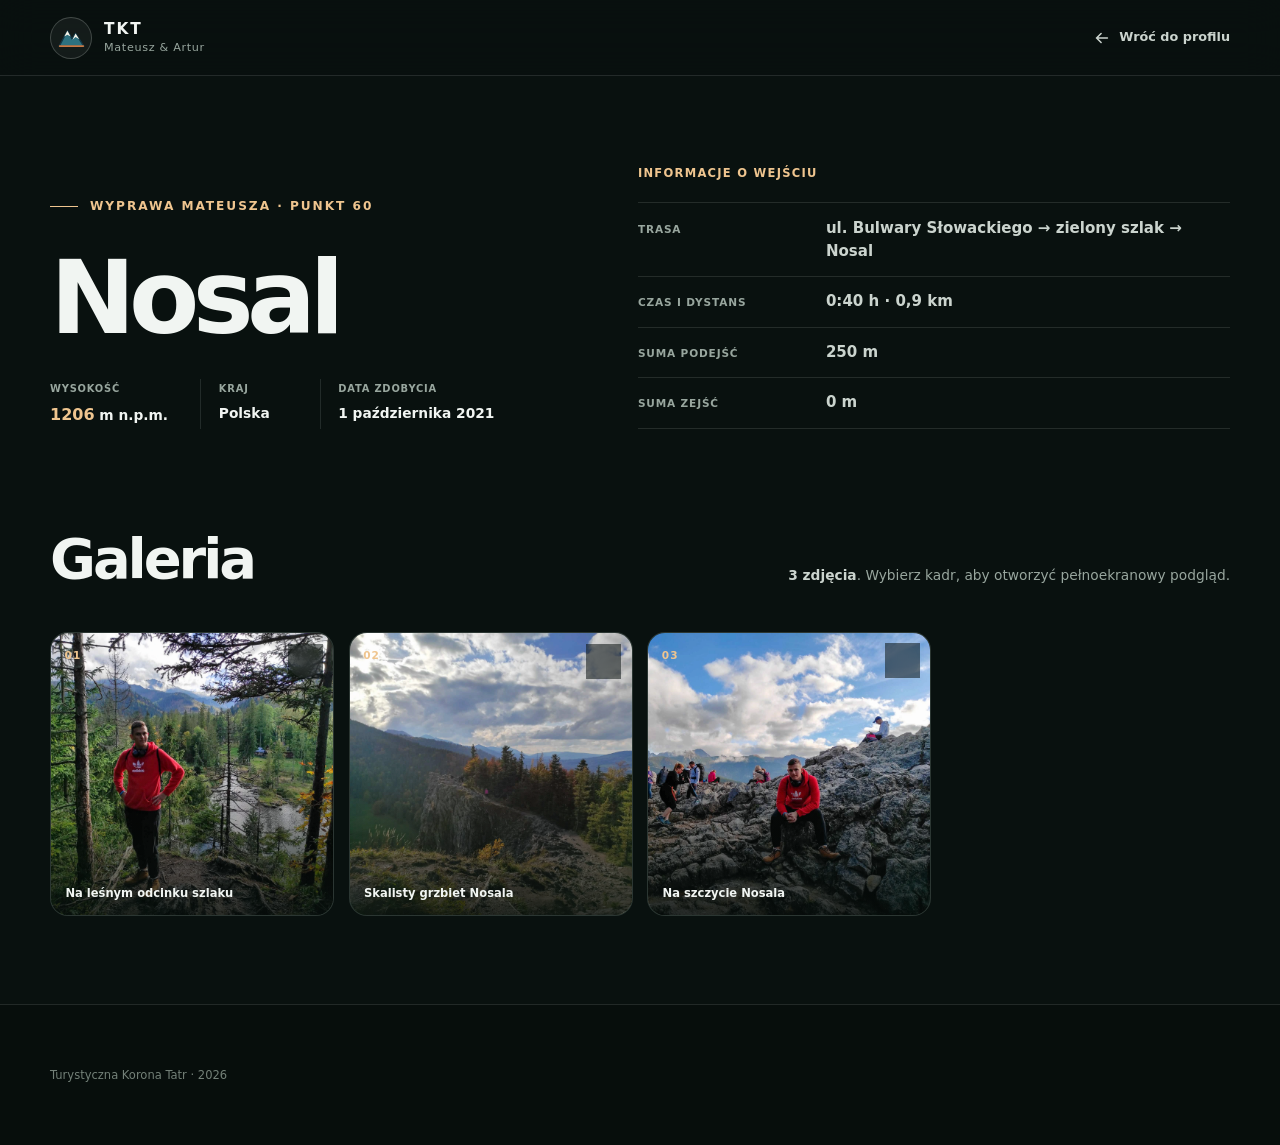
==== entries/mateusz/nosal/index.html @ 2e1fa396 "Add Mateusz Nosal entry gallery" ====
<!doctype html>
<html lang="pl">
  <head>
    <meta charset="UTF-8">
    <meta name="viewport" content="width=device-width, initial-scale=1.0">
    <meta
      name="description"
      content="Nosal — galeria i szczegóły wejścia Mateusza Kosowskiego w ramach Turystycznej Korony Tatr."
    >
    <meta name="theme-color" content="#09110f">
    <title>Nosal — Mateusz Kosowski | Turystyczna Korona Tatr</title>
    <base href="../../../">
    <link rel="icon" href="assets/icons/mountains.svg" type="image/svg+xml">
    <link rel="stylesheet" href="css/style.css">
    <script src="js/main.js" defer></script>
    <script src="js/gallery.js" defer></script>
  </head>
  <body class="entry-page">
    <a class="skip-link" href="#main-content">Przejdź do treści</a>

    <header class="site-header">
      <div class="container header-inner">
        <a class="brand" href="index.html" aria-label="Turystyczna Korona Tatr — strona główna">
          <span class="brand-mark" aria-hidden="true">
            <img src="assets/icons/mountains.svg" alt="" width="36" height="36">
          </span>
          <span class="brand-copy">
            <strong>TKT</strong>
            <span>Mateusz &amp; Artur</span>
          </span>
        </a>
        <a class="profile-back" href="mateusz-kosowski.html">
          <svg viewBox="0 0 20 20" aria-hidden="true"><path d="M16 10H4m5-5-5 5 5 5"></path></svg>
          Wróć do profilu
        </a>
      </div>
    </header>

    <main id="main-content" data-entry-person="mateusz" data-entry-place="60">
      <section class="entry-hero" aria-labelledby="entry-title">
        <div class="container">
          <div class="entry-hero-layout">
            <div class="entry-hero-simple">
              <p class="eyebrow"><span aria-hidden="true"></span> Wyprawa Mateusza · punkt 60</p>
              <h1 id="entry-title" data-entry-name>Nosal</h1>

              <dl class="entry-hero-meta">
                <div>
                  <dt>Wysokość</dt>
                  <dd><strong data-entry-height>1206</strong> m n.p.m.</dd>
                </div>
                <div>
                  <dt>Kraj</dt>
                  <dd data-entry-country>Polska</dd>
                </div>
                <div>
                  <dt>Data zdobycia</dt>
                  <dd><time datetime="2021-10-01" data-entry-date>1 października 2021</time></dd>
                </div>
              </dl>
            </div>

            <div class="entry-details is-pending" data-route-card>
              <h2 class="entry-details-title">Informacje o wejściu</h2>

              <dl class="entry-details-list">
                <div>
                  <dt>Trasa</dt>
                  <dd data-route-label>Do uzupełnienia</dd>
                </div>
                <div>
                  <dt>Czas i dystans</dt>
                  <dd data-route-distance>—</dd>
                </div>
                <div>
                  <dt>Suma podejść</dt>
                  <dd data-route-ascent>—</dd>
                </div>
                <div>
                  <dt>Suma zejść</dt>
                  <dd data-route-descent>—</dd>
                </div>
              </dl>

              <a
                class="entry-route-link"
                href="#"
                target="_blank"
                rel="noopener noreferrer"
                data-route-link
                hidden
              >
                Otwórz trasę w Mapie Turystycznej
                <svg viewBox="0 0 20 20" aria-hidden="true"><path d="M7 13 13 7m-5 0h5v5M13 11v4H5V7h4"></path></svg>
              </a>
            </div>
          </div>

          <section class="entry-gallery-block" aria-labelledby="gallery-title">
            <div class="entry-gallery-heading">
              <h2 id="gallery-title">Galeria</h2>
              <p>
                <strong data-entry-photo-count>3 zdjęcia</strong>. Wybierz kadr, aby otworzyć
                pełnoekranowy podgląd.
              </p>
            </div>

            <div class="entry-gallery-grid" id="entry-gallery"></div>
          </section>
        </div>
      </section>
    </main>

    <dialog class="gallery-lightbox" id="gallery-lightbox" aria-label="Galeria zdjęć z Nosala">
      <div class="lightbox-header">
        <span data-lightbox-counter aria-hidden="true">1 / 3</span>
        <span class="sr-only" data-lightbox-status aria-live="polite" aria-atomic="true">
          Zdjęcie 1 z 3
        </span>
        <button type="button" data-lightbox-close aria-label="Zamknij galerię">
          <svg viewBox="0 0 20 20" aria-hidden="true"><path d="m5 5 10 10M15 5 5 15"></path></svg>
        </button>
      </div>
      <div class="lightbox-body">
        <button type="button" class="lightbox-nav lightbox-prev" data-lightbox-prev aria-label="Poprzednie zdjęcie">
          <svg viewBox="0 0 20 20" aria-hidden="true"><path d="m12 4-6 6 6 6"></path></svg>
        </button>
        <figure>
          <img src="assets/MK/Nosal/1.webp" alt="" width="1532" height="1532" data-lightbox-image>
          <figcaption id="lightbox-caption" data-lightbox-caption>Zdjęcie z galerii Nosala</figcaption>
        </figure>
        <button type="button" class="lightbox-nav lightbox-next" data-lightbox-next aria-label="Następne zdjęcie">
          <svg viewBox="0 0 20 20" aria-hidden="true"><path d="m8 4 6 6-6 6"></path></svg>
        </button>
      </div>
    </dialog>

    <footer class="site-footer">
      <div class="container footer-inner">
        <p>Turystyczna Korona Tatr <span aria-hidden="true">·</span> <span data-year>2026</span></p>
      </div>
    </footer>
  </body>
</html>
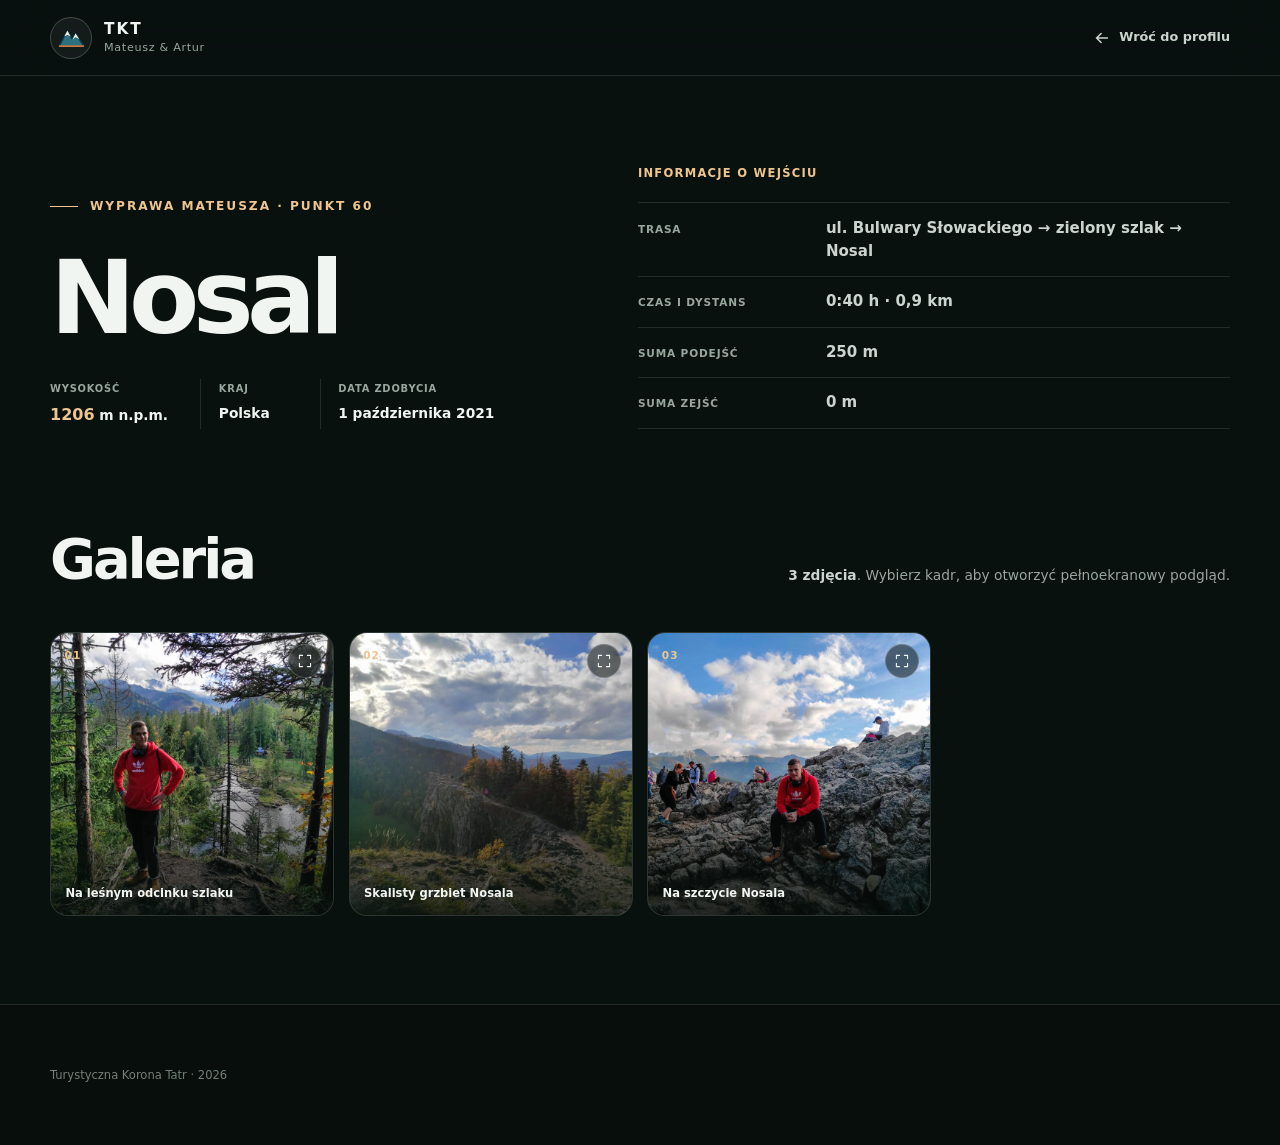
==== commit 98088885: "Add Szpiglasowy Wierch entry" ====
--- a/entries/mateusz/nosal/index.html
+++ b/entries/mateusz/nosal/index.html
@@ -126,7 +126,7 @@
           <svg viewBox="0 0 20 20" aria-hidden="true"><path d="m12 4-6 6 6 6"></path></svg>
         </button>
         <figure>
-          <img src="assets/MK/Nosal/1.webp" alt="" width="1532" height="1532" data-lightbox-image>
+          <img alt="" data-lightbox-image>
           <figcaption id="lightbox-caption" data-lightbox-caption>Zdjęcie z galerii Nosala</figcaption>
         </figure>
         <button type="button" class="lightbox-nav lightbox-next" data-lightbox-next aria-label="Następne zdjęcie">
